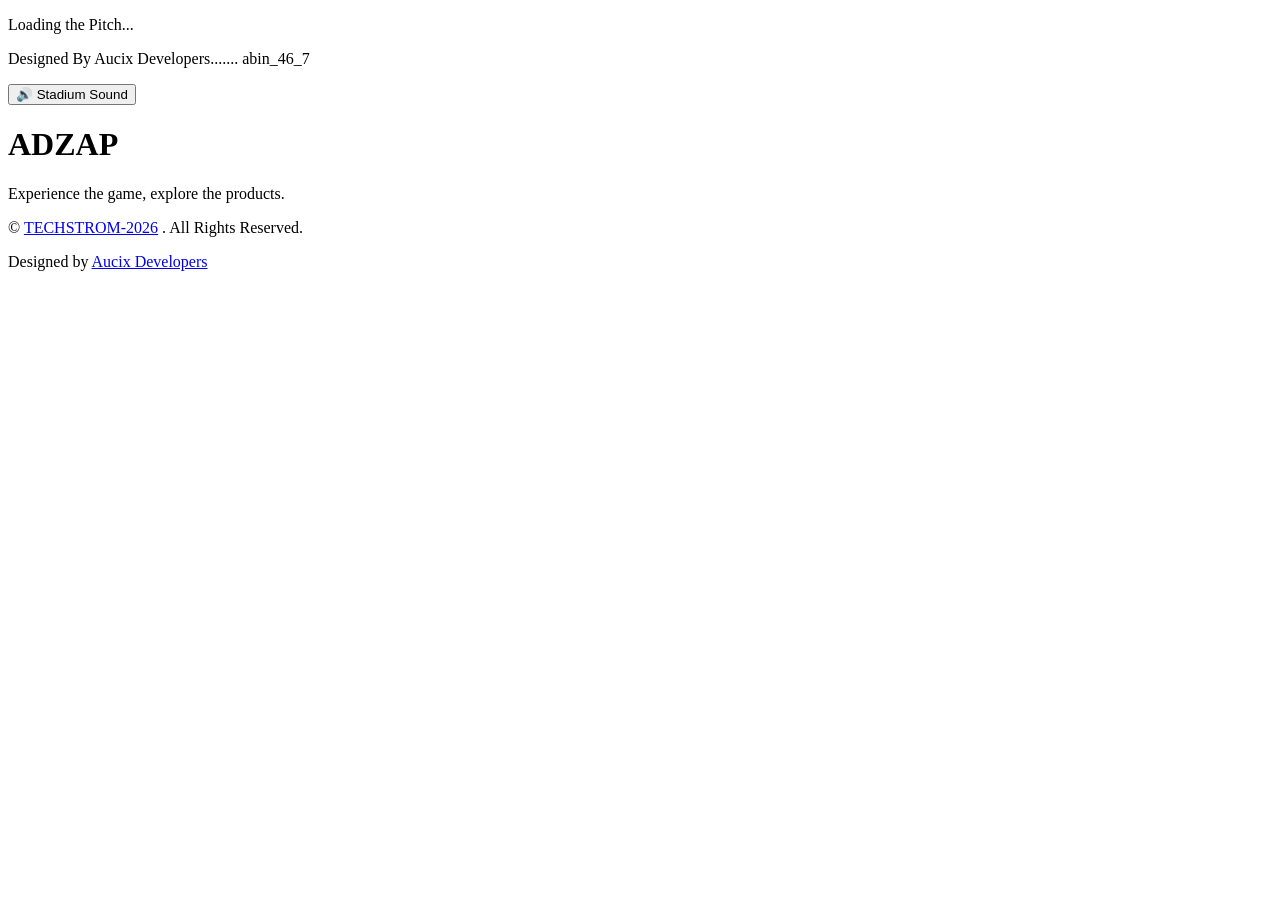
==== index.html @ ee2526a0 "Add files via upload" ====
<!doctype html>
<html lang="en">
  <head>
    <meta charset="UTF-8" />
    <meta name="viewport" content="width=device-width, initial-scale=1.0" />
    <title>ADZAP - The Ultimate Event</title>
    <!-- Google Fonts: Inter and Outfit -->
    <link rel="preconnect" href="https://fonts.googleapis.com" />
    <link rel="preconnect" href="https://fonts.gstatic.com" crossorigin />
    <link
      href="https://fonts.googleapis.com/css2?family=Outfit:wght@400;700;900&display=swap"
      rel="stylesheet"
    />
    <link rel="stylesheet" href="css/style.css" />
  </head>
  <body>
    <!-- Preloader -->
    <div id="preloader" class="preloader">
      <p class="loading-text">Loading the Pitch...</p>
      <div class="loader">
        <span></span>
      </div>
      <p class="loading-text">Designed By Aucix Developers....... abin_46_7</p>
    </div>

    <!-- Background Elements -->
    <div class="background-container">
      <div class="pitch-lines"></div>
      <div id="particles-container"></div>
    </div>

    <div class="spotlight"></div>

    <div class="ambient-controls">
      <button id="audio-toggle" class="glass-btn">
        <span class="icon">🔊</span>
        <span class="text">Stadium Sound</span>
      </button>
      <audio id="crowd-audio" loop>
        <source src="Vamos Argentina.mp3" type="audio/mpeg" />
        Your browser does not support the audio element.
      </audio>
    </div>
    <main class="container">
      <header class="hero">
        <h1 class="main-title glitz">ADZAP</h1>
        <p class="subtitle">Experience the game, explore the products.</p>
      </header>

      <section class="products-grid" id="products-grid">
        <!-- Product Cards injected via main.js -->
      </section>
    </main>

    <footer class="glass-footer">
      <p>&copy; <a class="aucix-text" href="404.html">TECHSTROM-2026</a> . All Rights Reserved.</p>
      <p>Designed by <span><a class="aucix-text" href="https://instagram.com/abin_46_7">Aucix Developers</a></span></p>
    </footer>

    <!-- Scripts -->
    <script src="js/data.js"></script>
    <script src="js/main.js"></script>
  </body>
</html>
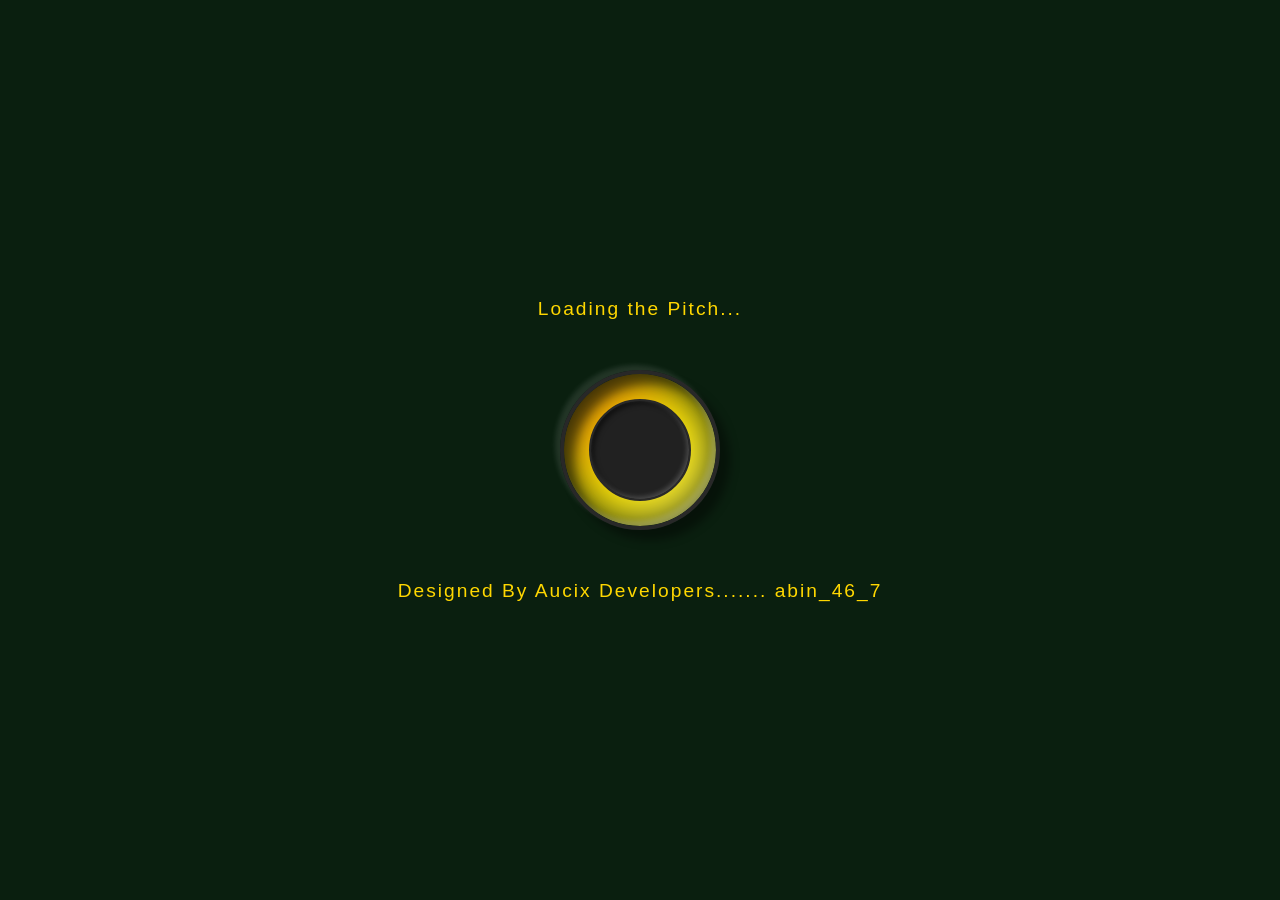
==== commit 1a424f64: "Fix HTML formatting and structure" ====
--- a/index.html
+++ b/index.html
@@ -11,7 +11,7 @@
       href="https://fonts.googleapis.com/css2?family=Outfit:wght@400;700;900&display=swap"
       rel="stylesheet"
     />
-    <link rel="stylesheet" href="css/style.css" />
+    <link rel="stylesheet" href="style.css" />
   </head>
   <body>
     <!-- Preloader -->
--- a/style.css
+++ b/style.css
@@ -0,0 +1,498 @@
+:root {
+  /* Colors */
+  --clr-bg-dark: #0a1f0f;
+  --clr-bg-grass: #12381a;
+  --clr-bg-grass-light: #184c24;
+  --clr-gold: #ffd700;
+  --clr-gold-glow: rgba(255, 215, 0, 0.4);
+  --clr-white: #ffffff;
+  --clr-white-muted: rgba(255, 255, 255, 0.7);
+  --clr-glass-bg: rgba(255, 255, 255, 0.05);
+  --clr-glass-border: rgba(255, 255, 255, 0.1);
+
+  /* Typography */
+  --font-heading: "Outfit", sans-serif;
+  --font-body: "Outfit", sans-serif;
+
+  /* Spacing */
+  --padding-container: 2rem;
+
+  /* Transitions */
+  --transition-fast: 0.2s ease;
+  --transition-smooth: 0.4s cubic-bezier(0.25, 0.8, 0.25, 1);
+}
+
+* {
+  margin: 0;
+  padding: 0;
+  box-sizing: border-box;
+}
+
+body {
+  background-color: var(--clr-bg-dark);
+  color: var(--clr-white);
+  font-family: var(--font-body);
+  overflow-x: hidden;
+  position: relative;
+  min-height: 100vh;
+}
+
+/* Background Effects */
+.background-container {
+  position: fixed;
+  top: 0;
+  left: 0;
+  width: 100vw;
+  height: 100vh;
+  z-index: -2;
+  background: radial-gradient(
+    circle at center,
+    var(--clr-bg-grass) 0%,
+    var(--clr-bg-dark) 100%
+  );
+}
+
+.pitch-lines {
+  position: absolute;
+  top: 0;
+  left: 0;
+  width: 100%;
+  height: 100%;
+  background-image:
+    linear-gradient(to right, rgba(255, 255, 255, 0.03) 1px, transparent 1px),
+    linear-gradient(to bottom, rgba(255, 255, 255, 0.03) 1px, transparent 1px);
+  background-size: 50px 50px;
+  z-index: -1;
+  transform: perspective(500px) rotateX(60deg) scale(2);
+  transform-origin: center top;
+  opacity: 0.4;
+  animation: drift 20s linear infinite;
+}
+
+@keyframes drift {
+  from {
+    background-position: 0 0;
+  }
+  to {
+    background-position: 0 100px;
+  }
+}
+
+#particles-container {
+  position: fixed;
+  top: 0;
+  left: 0;
+  width: 100%;
+  height: 100%;
+  z-index: -1;
+  pointer-events: none;
+}
+
+.particle {
+  position: absolute;
+  background: white;
+  border-radius: 50%;
+  opacity: 0;
+  animation: floatParticle linear infinite;
+}
+
+@keyframes floatParticle {
+  0% {
+    transform: translateY(100vh) scale(0);
+    opacity: 0;
+  }
+  10% {
+    opacity: 0.5;
+  }
+  90% {
+    opacity: 0.5;
+  }
+  100% {
+    transform: translateY(-100px) scale(1.5);
+    opacity: 0;
+  }
+}
+
+/* Typography & Titles */
+.glitz {
+  background: linear-gradient(
+    135deg,
+    #fff 0%,
+    var(--clr-gold) 50%,
+    #d4af37 100%
+  );
+  -webkit-background-clip: text;
+  background-clip: text;
+  -webkit-text-fill-color: transparent;
+  text-shadow: 0 0 20px var(--clr-gold-glow);
+}
+
+.container {
+  max-width: 1400px;
+  margin: 0 auto;
+  padding: var(--padding-container);
+  position: relative;
+  z-index: 10;
+}
+
+.hero {
+  text-align: center;
+  padding: 4rem 0 2rem;
+  animation: fadeInDown 1.5s cubic-bezier(0.25, 0.8, 0.25, 1);
+}
+
+.main-title {
+  font-size: clamp(4rem, 10vw, 8rem);
+  font-weight: 900;
+  letter-spacing: 4px;
+  text-transform: uppercase;
+  margin-bottom: 0.5rem;
+  text-decoration: none;
+}
+
+.subtitle {
+  font-size: 1.2rem;
+  color: var(--clr-white-muted);
+  font-weight: 400;
+  letter-spacing: 1px;
+}
+
+/* Glassmorphism Buttons & Panels */
+.glass-panel {
+  background: var(--clr-glass-bg);
+  -webkit-backdrop-filter: blur(12px);
+  backdrop-filter: blur(12px);
+  border: 1px solid var(--clr-glass-border);
+  border-radius: 16px;
+  box-shadow: 0 8px 32px 0 rgba(0, 0, 0, 0.3);
+}
+
+.glass-btn {
+  background: var(--clr-glass-bg);
+  -webkit-backdrop-filter: blur(8px);
+  backdrop-filter: blur(8px);
+  border: 1px solid var(--clr-glass-border);
+  color: var(--clr-white);
+  padding: 0.8rem 1.5rem;
+  border-radius: 30px;
+  cursor: pointer;
+  font-family: var(--font-body);
+  font-weight: 700;
+  display: inline-flex;
+  align-items: center;
+  gap: 0.5rem;
+  transition: var(--transition-smooth);
+  text-decoration: none;
+}
+
+.glass-btn:hover {
+  background: rgba(255, 215, 0, 0.1);
+  border-color: var(--clr-gold);
+  box-shadow: 0 0 15px var(--clr-gold-glow);
+  transform: translateY(-2px);
+}
+
+/* Products Grid */
+.products-grid {
+  display: grid;
+  grid-template-columns: repeat(5, 1fr);
+  gap: 1.5rem;
+  padding: 2rem 0;
+}
+
+.product-card {
+  text-decoration: none;
+  display: flex;
+  align-items: center;
+  justify-content: center;
+  height: 120px;
+  background: linear-gradient(
+    145deg,
+    rgba(255, 255, 255, 0.05),
+    rgba(0, 0, 0, 0.2)
+  );
+  border: 1px solid rgba(255, 255, 255, 0.08);
+  border-radius: 12px;
+  color: var(--clr-white);
+  font-weight: 700;
+  font-size: 1.1rem;
+  text-align: center;
+  padding: 1rem;
+  transition: var(--transition-smooth);
+  position: relative;
+  overflow: hidden;
+  -webkit-backdrop-filter: blur(5px);
+  backdrop-filter: blur(5px);
+}
+
+.product-card::before {
+  content: "";
+  position: absolute;
+  top: 0;
+  left: 0;
+  right: 0;
+  bottom: 0;
+  background: url('data:image/svg+xml;utf8,<svg xmlns="http://www.w3.org/2000/svg" width="10" height="10"><rect width="10" height="10" fill="none" stroke="rgba(255,255,255,0.03)" stroke-width="1"/></svg>');
+  opacity: 0.5;
+  z-index: -1;
+}
+
+.product-card:hover {
+  transform: scale(1.05) translateY(-5px);
+  border-color: var(--clr-gold);
+  box-shadow:
+    0 10px 20px rgba(0, 0, 0, 0.4),
+    0 0 15px var(--clr-gold-glow);
+  color: var(--clr-gold);
+}
+
+/* Product Page Styles */
+.top-nav {
+  padding: 2rem;
+  position: absolute;
+  top: 0;
+  left: 0;
+  z-index: 100;
+}
+
+.product-container {
+  max-width: 1200px;
+  margin: 0 auto;
+  padding: 6rem 2rem 2rem;
+  display: flex;
+  flex-direction: column;
+  align-items: center;
+  min-height: 100vh;
+}
+
+.product-header {
+  text-align: center;
+  margin-bottom: 2rem;
+}
+
+.product-title {
+  font-size: clamp(2rem, 5vw, 4rem);
+  font-weight: 900;
+  margin-bottom: 0.5rem;
+}
+
+.viewer-wrapper {
+  width: 100%;
+  max-width: 900px;
+  height: 60vh;
+  min-height: 400px;
+  position: relative;
+  border-radius: 20px;
+  overflow: hidden;
+}
+
+.image-viewer-wrapper {
+  display: flex;
+  justify-content: center;
+  align-items: center;
+  padding: 2rem;
+  background: radial-gradient(circle at center, rgba(255,255,255,0.05), transparent);
+}
+
+.product-image {
+  max-width: 100%;
+  max-height: 100%;
+  object-fit: contain;
+  border-radius: 12px;
+  box-shadow: 0 10px 30px rgba(0,0,0,0.5);
+  display: none;
+  animation: fadeInDown 1s ease forwards;
+}
+
+.model-loader {
+  position: absolute;
+  top: 50%;
+  left: 50%;
+  transform: translate(-50%, -50%);
+  display: flex;
+  flex-direction: column;
+  align-items: center;
+  gap: 1rem;
+  color: var(--clr-gold);
+  z-index: 10;
+}
+
+.spinner {
+  width: 40px;
+  height: 40px;
+  border: 3px solid rgba(255, 215, 0, 0.2);
+  border-top-color: var(--clr-gold);
+  border-radius: 50%;
+  animation: spin 1s linear infinite;
+}
+
+/* UI Controls */
+.ambient-controls {
+  position: fixed;
+  bottom: 2rem;
+  right: 2rem;
+  z-index: 100;
+}
+
+/* Preloader */
+.preloader {
+  position: fixed;
+  top: 0;
+  left: 0;
+  width: 100%;
+  height: 100%;
+  background-color: var(--clr-bg-dark);
+  display: flex;
+  flex-direction: column;
+  justify-content: center;
+  align-items: center;
+  z-index: 9999;
+  transition: opacity 0.8s ease;
+}
+
+.preloader.fade-out {
+  opacity: 0;
+  pointer-events: none;
+}
+
+.loader {
+  position: relative;
+  width: 160px;
+  height: 160px;
+  border: 4px solid #282828;
+  overflow: hidden;
+  border-radius: 50%;
+  box-shadow: -5px -5px 5px rgba(255, 255, 255, 0.1),
+    10px 10px 10px rgba(0, 0, 0, 0.4),
+    inset -5px -5px 5px rgba(255, 255, 255, 0.2),
+    inset 10px 10px 10px rgba(0, 0, 0, 0.4);
+}
+
+.loader:before {
+  content: "";
+  position: absolute;
+  top: 25px;
+  left: 25px;
+  right: 25px;
+  bottom: 25px;
+  z-index: 10;
+  background: #212121;
+  border-radius: 50%;
+  border: 2px solid #292929;
+  box-shadow: inset -2px -2px 5px rgba(255, 255, 255, 0.2),
+    inset 3px 3px 5px rgba(0, 0, 0, 0.5);
+}
+
+.loader span {
+  position: absolute;
+  width: 100%;
+  height: 100%;
+  border-radius: 50%;
+  background-image: linear-gradient(
+    -225deg,
+    #ff7402 0%,
+    #ffe700 50%,
+    #fff55e 100%
+  );
+  filter: blur(20px);
+  z-index: -1;
+  animation: animate 0.5s linear infinite;
+}
+
+@keyframes animate {
+  0% {
+    transform: rotate(0deg);
+  }
+
+  100% {
+    transform: rotate(360deg);
+  }
+}
+
+  
+
+
+.loading-text {
+  padding-top: 50px;
+  padding-bottom: 50px;
+  font-size: 1.2rem;
+  color: var(--clr-gold);
+  letter-spacing: 2px;
+  animation: pulse 1.5s ease-in-out infinite;
+}
+
+/* Footer */
+.glass-footer {
+  text-align: center;
+  padding: 2rem;
+  margin-top: 4rem;
+  border-top: 1px solid var(--clr-glass-border);
+  color: var(--clr-white-muted);
+}
+
+.aucix-text{
+  text-decoration: none;
+  color: var(--clr-gold);
+}
+
+/* Animations */
+@keyframes spin {
+  to {
+    transform: rotate(360deg);
+  }
+}
+
+@keyframes pulse {
+  0%,
+  100% {
+    opacity: 0.6;
+  }
+  50% {
+    opacity: 1;
+    text-shadow: 0 0 10px var(--clr-gold-glow);
+  }
+}
+
+@keyframes fadeInDown {
+  from {
+    opacity: 0;
+    transform: translateY(-30px);
+  }
+  to {
+    opacity: 1;
+    transform: translateY(0);
+  }
+}
+
+/* Responsive */
+@media (max-width: 1024px) {
+  .products-grid {
+    grid-template-columns: repeat(3, 1fr);
+  }
+}
+
+@media (max-width: 768px) {
+  .products-grid {
+    grid-template-columns: repeat(2, 1fr);
+  }
+  .product-card {
+    height: 100px;
+    font-size: 1rem;
+  }
+  .hero {
+    padding: 2rem 0 1rem;
+  }
+}
+
+@media (max-width: 480px) {
+  .products-grid {
+    grid-template-columns: 1fr;
+  }
+  .product-container {
+    padding-top: 5rem;
+  }
+  .top-nav {
+    padding: 1rem;
+  }
+}
+
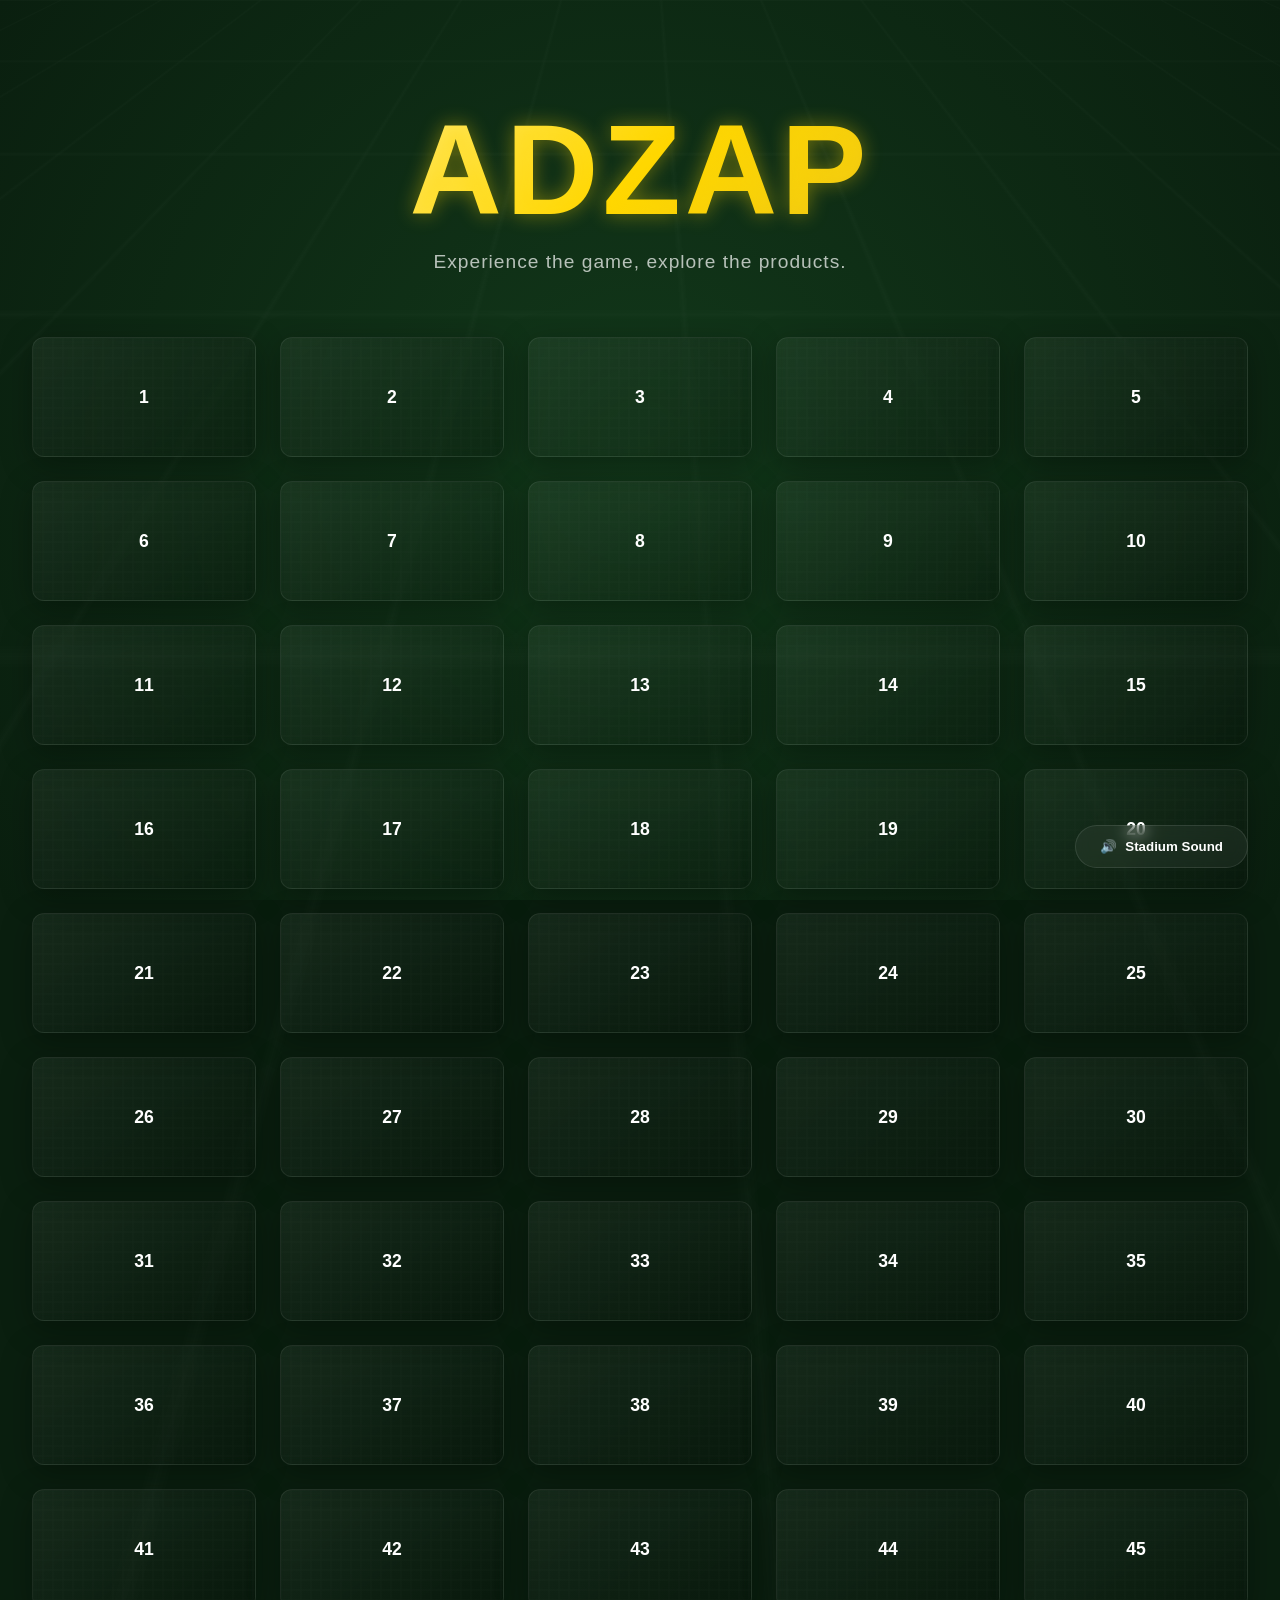
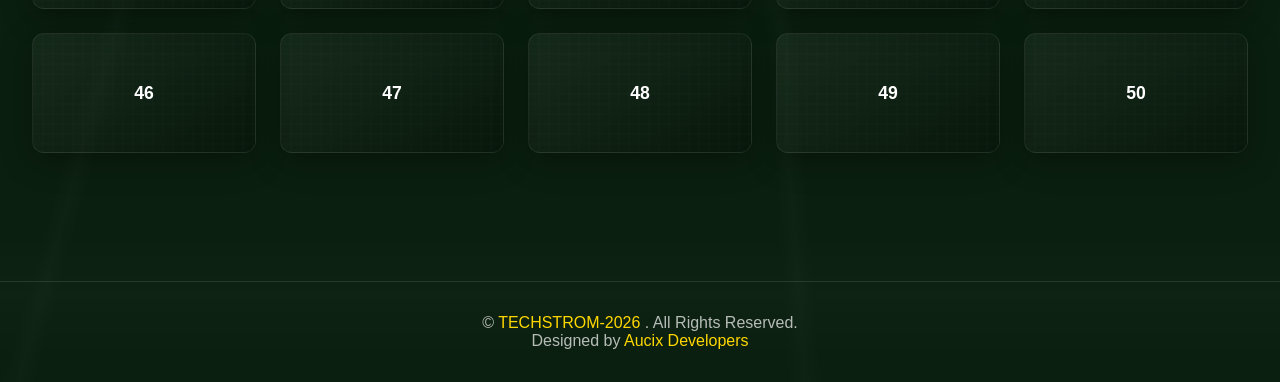
==== commit 5ed4ef8a: "Fix HTML encoding issues in index.html" ====
--- a/index.html
+++ b/index.html
@@ -58,7 +58,7 @@
     </footer>
 
     <!-- Scripts -->
-    <script src="js/data.js"></script>
-    <script src="js/main.js"></script>
+    <script src="data.js"></script>
+    <script src="main.js"></script>
   </body>
 </html>
